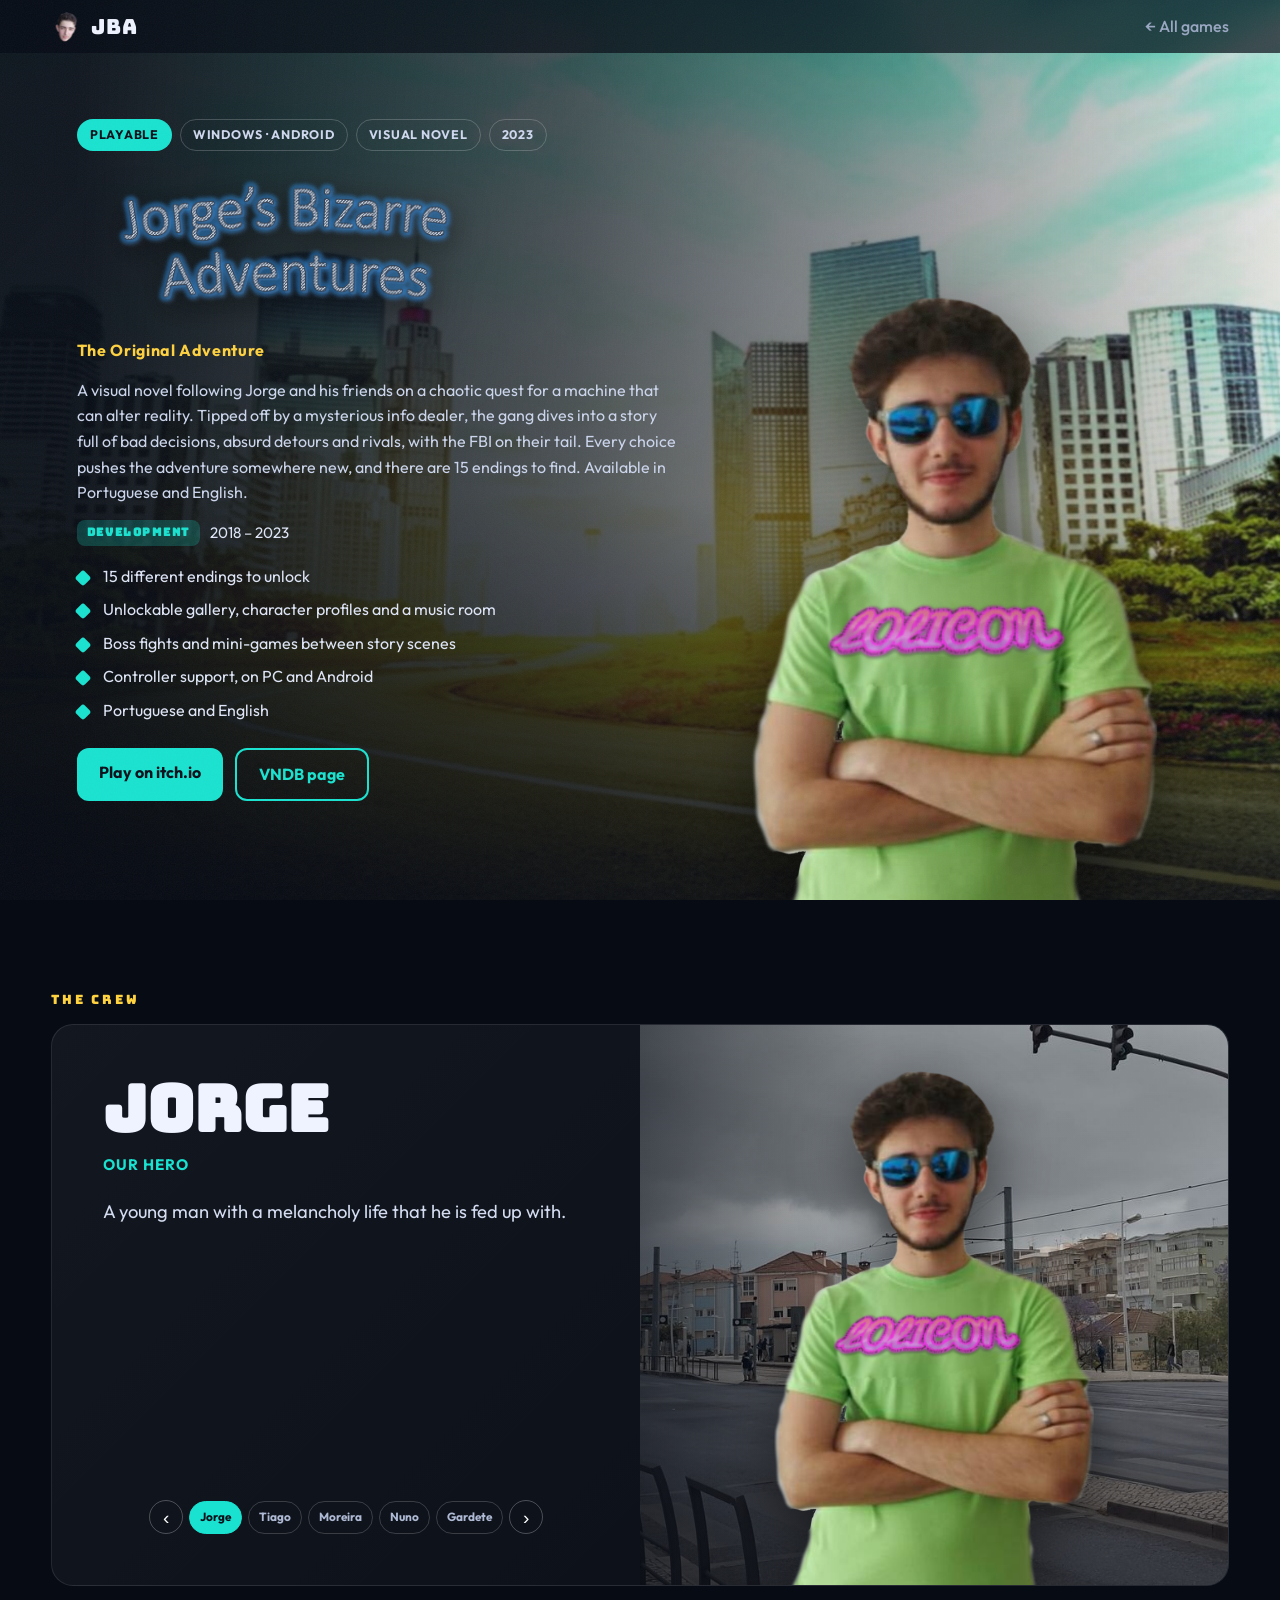
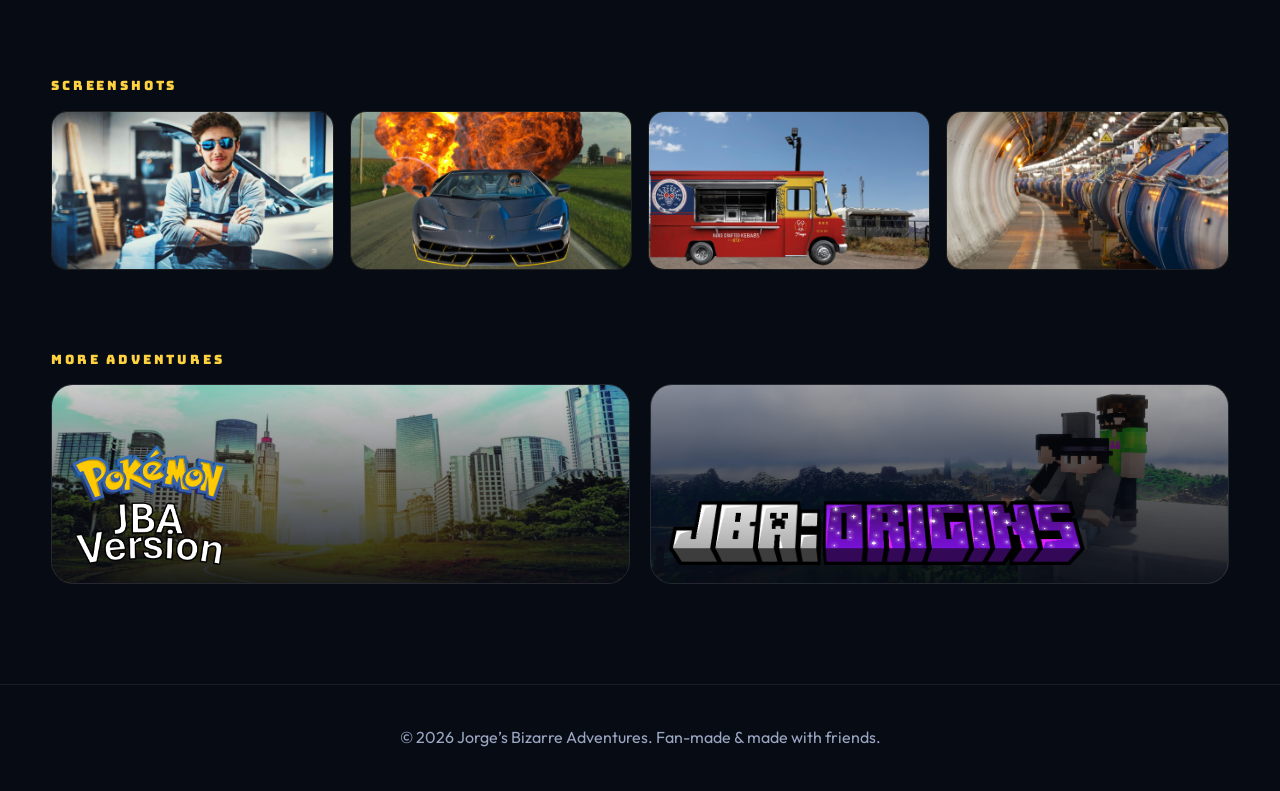
==== game.html @ 4e7bb472 "Imported project" ====
<!DOCTYPE html>
<html lang="en">
<head>
<meta charset="utf-8">
<meta name="viewport" content="width=device-width, initial-scale=1">
<title>JBA — Game</title>
<link rel="icon" href="assets/jba/window_icon.png">
<link rel="preconnect" href="https://fonts.googleapis.com">
<link rel="preconnect" href="https://fonts.gstatic.com" crossorigin>
<link href="https://fonts.googleapis.com/css2?family=Bungee&family=Outfit:wght@400;500;700&display=swap" rel="stylesheet">
<link rel="stylesheet" href="styles.css">
</head>
<body>
<div class="noise" aria-hidden="true"></div>
<div class="glow" aria-hidden="true"></div>
<header class="nav solid" id="nav">
  <a href="index.html" class="brand"><img src="assets/jba/window_icon.png" alt="" width="28" height="28"><span>JBA</span></a>
  <nav><a href="index.html#games">← All games</a></nav>
</header>
<main id="game"></main>
<footer class="footer"><p>© <span id="year"></span> Jorge’s Bizarre Adventures. Fan-made &amp; made with friends.</p></footer>
<script src="data.js"></script>
<script src="game.js"></script>
</body>
</html>
---- styles.css ----
:root{
  --a:#19e3d0; --b:#ffd23f; --ink:#06262b;
  --bg:#070b14; --bg2:#0c1220; --text:#eef3ff; --muted:#9aa7c2;
  --radius:22px;
  --display:"Bungee","Impact",system-ui,sans-serif;
  --body:"Outfit",system-ui,-apple-system,"Segoe UI",sans-serif;
  --ease:cubic-bezier(.2,.8,.2,1);
}
*{box-sizing:border-box;margin:0;padding:0}
html{scroll-behavior:smooth}
body{background:var(--bg);color:var(--text);font-family:var(--body);line-height:1.6;overflow-x:hidden;-webkit-font-smoothing:antialiased}
img{max-width:100%;display:block}
a{color:inherit;text-decoration:none}
.wrap{width:min(1180px,92vw);margin:0 auto}

/* page-wide atmosphere that follows the selected game */
.noise{position:fixed;inset:0;pointer-events:none;z-index:50;opacity:.05;
  background-image:url("data:image/svg+xml;utf8,<svg xmlns='http://www.w3.org/2000/svg' width='160' height='160'><filter id='n'><feTurbulence type='fractalNoise' baseFrequency='.9' numOctaves='2'/></filter><rect width='100%' height='100%' filter='url(%23n)'/></svg>")}
.glow{position:fixed;inset:0;pointer-events:none;z-index:0;transition:background .8s var(--ease);
  background:radial-gradient(60vw 50vh at 85% 10%,color-mix(in srgb,var(--a) 22%,transparent),transparent 70%),
             radial-gradient(50vw 45vh at 5% 90%,color-mix(in srgb,var(--b) 14%,transparent),transparent 70%)}
main,.footer{position:relative;z-index:1}

/* NAV */
.nav{position:fixed;top:0;left:0;right:0;z-index:40;display:flex;justify-content:space-between;align-items:center;
  padding:14px 4vw;transition:background .3s,backdrop-filter .3s,padding .3s}
.nav.solid{background:rgba(7,11,20,.7);backdrop-filter:blur(14px);padding-block:10px}
.brand{display:flex;align-items:center;gap:10px;font-family:var(--display);font-size:1.3rem;letter-spacing:.04em}
.nav nav{display:flex;gap:26px}
.nav nav a{font-weight:500;color:var(--muted);transition:color .2s}
.nav nav a:hover{color:var(--text)}

/* HERO */
.hero{position:relative;min-height:100svh;display:grid;align-items:center;padding:120px 6vw 80px;overflow:hidden;isolation:isolate}
.hero-bg{position:absolute;inset:-6%;z-index:-3;background:url("assets/jba/game_menu.jpg") center/cover;transform:translate3d(0,0,0) scale(1.05);will-change:transform}
.hero-shade{position:absolute;inset:0;z-index:-2;
  background:linear-gradient(90deg,rgba(7,11,20,.92) 8%,rgba(7,11,20,.55) 50%,rgba(7,11,20,.15)),
             linear-gradient(0deg,var(--bg) 0%,transparent 35%)}
.hero-jorge{position:absolute;right:6vw;bottom:0;height:min(82vh,760px);width:auto;z-index:-1;
  filter:drop-shadow(0 30px 50px rgba(0,0,0,.5));transition:transform .2s ease-out;will-change:transform}
.hero-copy{max-width:720px}
.eyebrow{font-family:var(--display);font-size:.8rem;letter-spacing:.22em;text-transform:uppercase;color:var(--b);margin-bottom:14px}
h1{font-family:var(--display);font-size:clamp(2.6rem,7.4vw,6rem);line-height:1;letter-spacing:.01em;
  background:linear-gradient(180deg,#fff,color-mix(in srgb,var(--a) 70%,#fff));-webkit-background-clip:text;background-clip:text;color:transparent;
  filter:drop-shadow(0 6px 0 color-mix(in srgb,var(--a) 40%,#000))}
.lede{font-size:clamp(1.05rem,1.6vw,1.3rem);color:#d5def2;margin:22px 0 34px;max-width:52ch}
.cta{display:flex;gap:14px;flex-wrap:wrap}
.btn{display:inline-block;padding:14px 26px;border-radius:999px;font-weight:700;transition:transform .25s var(--ease),box-shadow .25s,background .25s}
.btn.primary{background:var(--a);color:var(--ink);box-shadow:0 10px 30px -8px var(--a)}
.btn.primary:hover{transform:translateY(-3px) scale(1.03)}
.btn.ghost{border:2px solid rgba(255,255,255,.25)}
.btn.ghost:hover{border-color:var(--b);color:var(--b);transform:translateY(-3px)}
.scroll-cue{position:absolute;left:50%;bottom:26px;width:26px;height:42px;border:2px solid rgba(255,255,255,.4);border-radius:14px;transform:translateX(-50%)}
.scroll-cue span{position:absolute;left:50%;top:8px;width:4px;height:8px;border-radius:2px;background:#fff;transform:translateX(-50%);animation:cue 1.6s infinite}
@keyframes cue{0%{opacity:0;transform:translate(-50%,0)}30%{opacity:1}100%{opacity:0;transform:translate(-50%,14px)}}

/* reality-glitch: periodic RGB-split on the title */
.glitch{position:relative}
.glitch::before,.glitch::after{content:attr(data-text);position:absolute;inset:0;background:inherit;-webkit-background-clip:text;background-clip:text;color:transparent;filter:none;opacity:0;pointer-events:none}
.glitch::before{text-shadow:none;-webkit-text-fill-color:var(--b);transform:translate(-4px,0);clip-path:inset(0 0 55% 0)}
.glitch::after{-webkit-text-fill-color:var(--a);transform:translate(4px,0);clip-path:inset(55% 0 0 0)}
.glitch.warp::before,.glitch.warp::after{opacity:.9;animation:warp .45s steps(2) 1}
@keyframes warp{0%{transform:translate(-8px,-2px)}25%{transform:translate(6px,3px)}50%{transform:translate(-5px,1px)}75%{transform:translate(8px,-3px)}100%{transform:translate(0,0)}}

/* SECTIONS */
.section{padding:clamp(70px,11vw,140px) 0}
.section.alt{background:linear-gradient(180deg,transparent,rgba(12,18,32,.85),transparent)}
h2{font-family:var(--display);font-size:clamp(1.9rem,4.4vw,3.4rem);line-height:1.1;margin-bottom:46px}
h2 em{font-style:normal;color:var(--a);transition:color .6s}

/* reveal on scroll */
.rv{opacity:0;transform:translateY(34px);transition:opacity .8s var(--ease),transform .8s var(--ease)}
.rv.in{opacity:1;transform:none}

/* GAME STAGE */
.stage{display:grid;grid-template-columns:1.25fr 1fr;gap:0;border-radius:var(--radius);overflow:hidden;
  background:linear-gradient(135deg,rgba(255,255,255,.06),rgba(255,255,255,.02));border:1px solid rgba(255,255,255,.1);
  box-shadow:0 40px 90px -30px color-mix(in srgb,var(--a) 45%,#000);transition:box-shadow .8s}
.stage-art{position:relative;min-height:480px;overflow:hidden;isolation:isolate;background:#000}
.art-bg{position:absolute;inset:-4%;background-size:cover;background-position:center;z-index:-2;transition:opacity .5s,transform 1.2s var(--ease)}
.stage:hover .art-bg{transform:scale(1.05)}
.art-shade{position:absolute;inset:0;z-index:-1;background:linear-gradient(90deg,rgba(0,0,0,.1),rgba(7,11,20,.7)),linear-gradient(0deg,rgba(0,0,0,.5),transparent 50%)}
.art-logo{position:absolute;left:6%;top:8%;width:min(58%,360px);filter:drop-shadow(0 8px 20px rgba(0,0,0,.55))}
.art-char{position:absolute;right:4%;bottom:0;height:86%;width:auto;max-width:48%;object-fit:contain;filter:drop-shadow(0 18px 30px rgba(0,0,0,.55))}
.swap{animation:swap .7s var(--ease)}
@keyframes swap{0%{opacity:0;transform:translateY(24px) scale(.96);filter:blur(8px)}100%{opacity:1;transform:none;filter:none}}

.stage-info{padding:clamp(26px,4vw,48px);display:flex;flex-direction:column;justify-content:center;gap:14px}
.chips{display:flex;flex-wrap:wrap;gap:8px}
.chip{font-size:.78rem;font-weight:700;letter-spacing:.06em;text-transform:uppercase;padding:5px 12px;border-radius:999px;border:1px solid rgba(255,255,255,.2);color:#cfd8ee}
.chip.status{background:var(--a);color:var(--ink);border-color:transparent}
.stage-info h3{font-family:var(--display);font-size:clamp(1.7rem,3vw,2.5rem);line-height:1.1}
.sub{color:var(--b);font-weight:700;letter-spacing:.04em}
.desc{color:#cbd5ec}
.feat{list-style:none;display:grid;gap:8px;margin-top:4px}
.feat li{position:relative;padding-left:26px;color:#dfe6f7}
.feat li::before{content:"";position:absolute;left:0;top:.5em;width:12px;height:12px;border-radius:3px;background:var(--a);transform:rotate(45deg)}
.links{display:flex;gap:12px;flex-wrap:wrap;margin-top:10px}
.links a{padding:12px 22px;border-radius:12px;font-weight:700;background:var(--a);color:var(--ink);transition:transform .2s var(--ease)}
.links a:hover{transform:translateY(-3px)}
.stage-info .anim{animation:fadeUp .6s var(--ease) both}
@keyframes fadeUp{from{opacity:0;transform:translateY(14px)}to{opacity:1;transform:none}}

/* PICKER */
.picker{display:grid;grid-template-columns:repeat(3,1fr);gap:16px;margin-top:22px}
.pick{position:relative;display:flex;align-items:center;gap:14px;padding:16px;border-radius:18px;text-align:left;cursor:pointer;color:inherit;font:inherit;
  background:rgba(255,255,255,.04);border:1px solid rgba(255,255,255,.1);overflow:hidden;transition:transform .3s var(--ease),border-color .3s,background .3s}
.pick:hover{transform:translateY(-4px)}
.pick img{width:54px;height:54px;border-radius:14px;object-fit:cover;background:#fff2}
.pick .n{font-family:var(--display);font-size:.8rem;color:var(--pa)}
.pick strong{display:block;line-height:1.2}
.pick small{color:var(--muted)}
.pick.active{border-color:var(--pa);background:color-mix(in srgb,var(--pa) 14%,transparent)}
.pick .bar{position:absolute;left:0;bottom:0;height:3px;width:0;background:var(--pa)}
.pick.active .bar{animation:fill var(--auto,9s) linear forwards}
@keyframes fill{to{width:100%}}

/* STORY */
.about{max-width:62ch;font-size:1.2rem;color:#d3dcf0;margin:-20px 0 54px}
.timeline{list-style:none;display:grid;grid-template-columns:repeat(3,1fr);gap:20px;position:relative}
.timeline li{position:relative;padding:28px;border-radius:var(--radius);background:rgba(255,255,255,.05);border:1px solid rgba(255,255,255,.1);transition:transform .35s var(--ease),border-color .35s}
.timeline li:hover{transform:translateY(-8px) rotate(-.6deg);border-color:var(--a)}
.timeline .tag{font-family:var(--display);font-size:.75rem;letter-spacing:.18em;color:var(--b)}
.timeline h4{font-family:var(--display);font-size:1.4rem;margin:10px 0}
.timeline p{color:#c4cee6}

/* CAST */
.cast{display:grid;grid-template-columns:repeat(3,1fr);gap:22px}
.card{position:relative;height:430px;border-radius:var(--radius);overflow:hidden;display:flex;align-items:flex-end;justify-content:center;
  background:linear-gradient(160deg,color-mix(in srgb,var(--a) 28%,#0c1220),#0c1220 70%);border:1px solid rgba(255,255,255,.1);transition:transform .15s ease-out,box-shadow .3s,opacity .8s var(--ease);transform-style:preserve-3d;will-change:transform}
.card:hover{box-shadow:0 30px 60px -25px var(--a)}
.card img{position:absolute;bottom:0;height:88%;width:auto;max-width:88%;object-fit:contain;filter:drop-shadow(0 18px 24px rgba(0,0,0,.5));transition:transform .4s var(--ease)}
.card:hover img{transform:scale(1.06) translateY(-6px)}
.card figcaption{position:relative;align-self:flex-start;margin:18px;padding:8px 14px;border-radius:12px;background:rgba(7,11,20,.7);backdrop-filter:blur(8px)}
.card figcaption b{display:block;font-family:var(--display)}
.card figcaption span{color:var(--muted);font-size:.9rem}

.footer{padding:40px 4vw;text-align:center;color:var(--muted);border-top:1px solid rgba(255,255,255,.08)}

/* RESPONSIVE */
@media (max-width:900px){
  .stage{grid-template-columns:1fr}
  .stage-art{min-height:340px}
  .picker,.timeline,.cast{grid-template-columns:1fr}
  .card{height:360px}
  .hero-jorge{opacity:.35;right:-10vw}
  .hero-shade{background:linear-gradient(0deg,var(--bg) 4%,rgba(7,11,20,.6))}
}
@media (max-width:560px){.nav nav{gap:16px}}
@media (prefers-reduced-motion:reduce){
  *,*::before,*::after{animation:none!important;transition:none!important}
  html{scroll-behavior:auto}.rv{opacity:1;transform:none}
}

/* ===== STACKED GAME PANELS ===== */
.stack{position:relative}
.panel{position:relative;min-height:100svh;overflow:hidden;isolation:isolate;display:flex;align-items:center;
  padding:100px 6vw 80px;background:#000}
.panel-bg{position:absolute;inset:-5%;z-index:-3;background-size:cover;background-position:center;will-change:transform}
.panel-shade{position:absolute;inset:0;z-index:-2;
  background:linear-gradient(90deg,rgba(7,11,20,.95) 6%,rgba(7,11,20,.7) 45%,rgba(7,11,20,.1)),
             linear-gradient(0deg,rgba(7,11,20,.8),transparent 45%),
             linear-gradient(135deg,color-mix(in srgb,var(--pa) 25%,transparent),transparent 55%)}
.panel-num{position:absolute;right:4vw;top:90px;z-index:-1;font-family:var(--display);font-size:clamp(7rem,22vw,20rem);line-height:1;
  color:transparent;-webkit-text-stroke:2px color-mix(in srgb,var(--pa) 55%,transparent);opacity:.55;pointer-events:none}
.panel-char{position:absolute;right:7vw;bottom:0;height:min(78vh,720px);width:auto;max-width:42vw;object-fit:contain;z-index:-1;
  filter:drop-shadow(0 25px 40px rgba(0,0,0,.6));transition:transform .25s ease-out}
.panel-copy{max-width:600px;display:flex;flex-direction:column;gap:14px}
.panel-logo{width:min(77%,418px);max-height:165px;object-fit:contain;object-position:left;filter:drop-shadow(0 8px 18px rgba(0,0,0,.6));margin-bottom:4px}
.panel h3{font-family:var(--display);font-size:clamp(1.9rem,3.8vw,3.2rem);line-height:1.05}
.panel .chip.status{background:var(--pa);color:#0b0f1a}
.panel .sub{color:var(--pb)}
.panel .feat li::before{background:var(--pa)}
.panel .links a{background:var(--pa);color:#0b0f1a}
.panel-copy>*{opacity:0;transform:translateY(22px);transition:opacity .7s var(--ease),transform .7s var(--ease)}
.panel.live .panel-copy>*{opacity:1;transform:none}
.panel.live .panel-copy>*:nth-child(2){transition-delay:.06s}.panel.live .panel-copy>*:nth-child(3){transition-delay:.12s}
.panel.live .panel-copy>*:nth-child(4){transition-delay:.18s}.panel.live .panel-copy>*:nth-child(5){transition-delay:.24s}
.panel.live .panel-copy>*:nth-child(6){transition-delay:.3s}.panel.live .panel-copy>*:nth-child(7){transition-delay:.36s}
.panel-char{opacity:0;transform:translateX(60px)}
.panel.live .panel-char{opacity:1;transform:none;transition:opacity .9s var(--ease) .15s,transform .9s var(--ease) .15s}

/* side progress dots */
.dots{position:fixed;right:22px;top:50%;transform:translateY(-50%);z-index:45;display:flex;flex-direction:column;gap:14px;
  opacity:0;pointer-events:none;transition:opacity .4s}
.dots.show{opacity:1;pointer-events:auto}
.dots a{width:12px;height:12px;border-radius:50%;border:2px solid rgba(255,255,255,.6);transition:all .3s var(--ease)}
.dots a{padding:0}.dots a:hover{border-color:var(--pa);transform:scale(1.3)}
.dots a.on{background:var(--pa);border-color:var(--pa);transform:scale(1.5);box-shadow:0 0 14px var(--pa)}

@media (max-width:900px){
  .panel{position:relative;height:auto;min-height:100svh;border-radius:0;padding:110px 6vw 40px;align-items:flex-start}
  .panel-char{opacity:.35;right:-8vw;max-width:70vw;height:60vh}
  .panel-shade{background:linear-gradient(0deg,rgba(7,11,20,.92) 20%,rgba(7,11,20,.55))}
  .dots{right:10px}
}

/* ===== GAME PAGE ===== */
.panel.solo{position:relative;border-radius:0;box-shadow:none}
.panel.solo .panel-char{opacity:1;transform:none}
.more{padding:80px 0 100px}
.more-grid{display:grid;grid-template-columns:repeat(auto-fit,minmax(280px,1fr));gap:20px}
.more-card{position:relative;height:200px;border-radius:var(--radius);overflow:hidden;display:flex;flex-direction:column;align-items:flex-start;justify-content:flex-end;gap:8px;padding:18px;isolation:isolate;
  border:1px solid rgba(255,255,255,.12);transition:transform .35s var(--ease),border-color .3s}
.more-card:hover{transform:translateY(-6px);border-color:var(--pa)}
.mc-bg{position:absolute;inset:0;z-index:-2;background-size:cover;background-position:center;transition:transform .6s var(--ease)}
.more-card:hover .mc-bg{transform:scale(1.08)}
.more-card::after{content:"";position:absolute;inset:0;z-index:-1;background:linear-gradient(0deg,rgba(7,11,20,.9),rgba(7,11,20,.2))}
.more-card img{max-height:66px;max-width:77%;object-fit:contain;object-position:left}
.more-card span{font-family:var(--display);font-size:.85rem;color:var(--pa)}

/* ===== RIGHT-ALIGNED PANEL (text right, Jorge left) ===== */
.panel.right{justify-content:flex-end}
.panel.right .panel-shade{background:linear-gradient(270deg,rgba(7,11,20,.95) 6%,rgba(7,11,20,.7) 45%,rgba(7,11,20,.1)),
  linear-gradient(0deg,rgba(7,11,20,.8),transparent 45%),linear-gradient(225deg,color-mix(in srgb,var(--pa) 25%,transparent),transparent 55%)}
.panel.right .panel-copy{align-items:flex-end;text-align:right}
.panel.right .chips,.panel.right .links{justify-content:flex-end}
.panel.right .panel-logo{object-position:right}
.panel.right .feat li{padding-left:0;padding-right:26px}
.panel.right .feat li::before{left:auto;right:0}
.panel.right .panel-num{right:auto;left:4vw}
.panel.right .panel-char{right:auto;left:7vw;transform:translateX(-60px)}
.panel.right.live .panel-char{transform:none}
@media (max-width:900px){.panel.right .panel-copy{align-items:flex-start;text-align:left}.panel.right .panel-char{left:-8vw}
  .panel.right .chips,.panel.right .links{justify-content:flex-start}.panel.right .feat li{padding:0 0 0 26px}.panel.right .feat li::before{left:0;right:auto}}

/* ground the characters: let the cut-off legs bleed past the panel edge */
.panel-char{bottom:-7vh!important}

.panel-num{display:none}

/* ===== SCREENSHOTS + LIGHTBOX ===== */
.links a.alt{background:transparent;color:var(--pa,var(--a));border:2px solid var(--pa,var(--a))}
.shots{padding:90px 0 0}
.shots-grid{display:grid;grid-template-columns:repeat(auto-fill,minmax(250px,1fr));gap:16px}
.shot{position:relative;aspect-ratio:16/9;border:1px solid rgba(255,255,255,.12);border-radius:16px;overflow:hidden;cursor:zoom-in;padding:0;background:#000;color:inherit;font:inherit;transition:transform .3s var(--ease),border-color .3s}
.shot:hover{transform:translateY(-5px);border-color:var(--pa)}
.shot img{width:100%;height:100%;object-fit:cover;transition:transform .5s var(--ease)}
.shot:hover img{transform:scale(1.07)}
.shot span{position:absolute;left:0;right:0;bottom:0;padding:26px 14px 10px;font-size:.88rem;font-weight:500;text-align:left;background:linear-gradient(0deg,rgba(0,0,0,.8),transparent)}
.lightbox{position:fixed;inset:0;z-index:100;display:none;align-items:center;justify-content:center;flex-direction:column;gap:12px;background:rgba(4,6,12,.92);padding:4vh 4vw}
.lightbox.open{display:flex}
.lightbox img{max-width:92vw;max-height:78vh;border-radius:12px;box-shadow:0 30px 80px rgba(0,0,0,.6)}
.lightbox p{color:#cfd8ee}
.lightbox button{position:absolute;background:rgba(255,255,255,.1);border:0;color:#fff;font-size:2rem;width:52px;height:52px;border-radius:50%;cursor:pointer;transition:background .2s}
.lightbox button:hover{background:var(--a)}
.lb-x{top:20px;right:20px}.lb-p{left:20px;top:50%}.lb-n{right:20px;top:50%}

/* lightbox: sliding strip (ignores the OS reduced-motion setting on purpose) */
.lightbox{padding:0;gap:0}
.lightbox.open{animation:lbFade .35s var(--ease)}
@keyframes lbFade{from{opacity:0}to{opacity:1}}
.lb-view{width:100%;height:100%;overflow:hidden}
.lb-track{display:flex;height:100%;transition:transform .65s cubic-bezier(.77,0,.18,1)}
.lb-slide{flex:0 0 100%;display:flex;align-items:center;justify-content:center;padding:6vh 8vw}
.lightbox img{max-width:100%;max-height:88vh;width:auto;height:auto;border-radius:12px;box-shadow:0 30px 80px rgba(0,0,0,.6)}
.lb-dots{position:absolute;bottom:22px;left:50%;transform:translateX(-50%);display:flex;gap:10px}
.lb-dots i{width:10px;height:10px;border-radius:50%;background:rgba(255,255,255,.35);cursor:pointer;transition:background .3s,transform .3s}
.lb-dots i.on{background:var(--a);transform:scale(1.4)}
@media (prefers-reduced-motion:reduce){
  .lightbox .lb-track{transition:transform .65s cubic-bezier(.77,0,.18,1)!important}
  .lightbox .lb-dots i{transition:background .3s,transform .3s!important}
}


.devline{display:inline-flex;align-items:center;gap:10px;font-size:.95rem;color:#dfe6f7}
.devline b{font-family:var(--display);font-size:.7rem;letter-spacing:.14em;text-transform:uppercase;padding:4px 10px;border-radius:8px;background:color-mix(in srgb,var(--pa) 22%,transparent);color:var(--pa)}
.panel.right .devline{align-self:flex-end}

/* ===== CREW SHOWCASE ===== */
.crew{padding:90px 0 0}
.cs{display:grid;grid-template-columns:1fr 1fr;gap:0;border-radius:var(--radius);overflow:hidden;border:1px solid rgba(255,255,255,.1);
  background:linear-gradient(135deg,rgba(255,255,255,.05),rgba(255,255,255,.015))}
.cs-text{display:flex;flex-direction:column;justify-content:space-between;padding:clamp(24px,4vw,52px);min-width:0}
.cs-view{overflow:hidden;width:100%}
.cs-track{display:flex;transition:transform .7s cubic-bezier(.77,0,.18,1)}
.cs-slide{flex:0 0 100%;min-width:0}
.cs-text .cs-slide{display:flex;flex-direction:column;gap:12px;padding-right:12px}
.cs-count{font-family:var(--display);font-size:.8rem;letter-spacing:.2em;color:var(--pa)}
.cs-text h3{font-family:var(--display);font-size:clamp(2.4rem,5vw,4.2rem);line-height:1}
.cs-text em{font-style:normal;font-weight:700;letter-spacing:.06em;text-transform:uppercase;color:var(--pa);font-size:.95rem}
.cs-text p{font-size:1.15rem;color:#d3dcf0;max-width:42ch;margin-top:8px}
.cs-nav{display:flex;align-items:center;gap:12px;margin-top:34px;flex-wrap:wrap}
.cs-arrow{width:46px;height:46px;border-radius:50%;border:2px solid rgba(255,255,255,.25);background:none;color:#fff;font-size:1.6rem;line-height:1;cursor:pointer;transition:all .25s var(--ease)}
.cs-arrow:hover{background:var(--pa);border-color:var(--pa);color:#0b0f1a}
.cs-tabs{display:flex;gap:8px;flex-wrap:wrap}
.cs-tab{font:inherit;font-weight:700;font-size:.9rem;padding:9px 16px;border-radius:999px;border:1px solid rgba(255,255,255,.18);background:none;color:#aeb9d4;cursor:pointer;transition:all .3s var(--ease)}
.cs-tab:hover{color:#fff;border-color:var(--pa)}
.cs-tab.on{background:var(--pa);border-color:var(--pa);color:#0b0f1a}
.cs-stage{position:relative;min-height:560px;overflow:hidden;
  background:radial-gradient(70% 60% at 50% 85%,color-mix(in srgb,var(--pa) 38%,transparent),transparent 70%),linear-gradient(170deg,color-mix(in srgb,var(--pa) 18%,#0c1220),#080c18)}
.cs-stage .cs-view,.cs-stage .cs-track{height:100%;position:absolute;inset:0}
.cs-stage .cs-slide{position:relative;display:flex;align-items:flex-end;justify-content:center}
.cs-stage img{height:94%;max-width:92%;width:auto;object-fit:contain;object-position:bottom;margin-bottom:-2%;filter:drop-shadow(0 20px 30px rgba(0,0,0,.55))}
@media (prefers-reduced-motion:reduce){.cs-track{transition:transform .7s cubic-bezier(.77,0,.18,1)!important}.cs-tab,.cs-arrow{transition:all .25s!important}}
@media (max-width:860px){.cs{grid-template-columns:1fr}.cs-stage{min-height:440px;order:-1}}

/* crew: compact nav, no peeking text */
.cs-nav{gap:8px;margin-top:28px;flex-wrap:nowrap}
.cs-arrow{width:34px;height:34px;flex:none;font-size:1.2rem;border-width:1.5px}
.cs-tabs{gap:6px;flex-wrap:wrap}
.cs-tab{font-size:.78rem;padding:6px 12px}
.cs-text .cs-slide{opacity:0;transition:opacity .45s var(--ease)}
.cs-text .cs-slide.on{opacity:1}
.cs-text .cs-view{clip-path:inset(0)}
@media (prefers-reduced-motion:reduce){.cs-text .cs-slide{transition:opacity .45s!important}}

/* crew: per-character backgrounds */
.cs-stage .cs-slide{background-size:cover;background-position:center}
.cs-stage .cs-slide::before{content:"";position:absolute;inset:0;
  background:linear-gradient(0deg,rgba(7,11,20,.55),rgba(7,11,20,.05) 55%),linear-gradient(90deg,rgba(7,11,20,.5),transparent 40%)}
.cs-stage .cs-slide img{position:relative;z-index:1}

/* chips row can run wider than the text column */
.panel-copy .chips{width:max-content;max-width:min(860px,88vw)}
@media (max-width:900px){.panel-copy .chips{width:auto;max-width:100%}}

.brand img{width:30px;height:30px;object-fit:contain;border-radius:8px}

/* crew: pixel-art overworld sprites (4-frame walk cycle) */
.sprite{--s:9;position:relative;z-index:1;width:calc(var(--s) * 32px);height:calc(var(--s) * 48px);margin-bottom:9%;
  background-repeat:no-repeat;background-size:calc(var(--s) * 128px) calc(var(--s) * 48px);image-rendering:pixelated;
  animation:spriteWalk .8s steps(4) infinite}
.sprite::after{content:"";position:absolute;left:12%;right:12%;bottom:-4%;height:7%;border-radius:50%;background:rgba(0,0,0,.35);filter:blur(3px);z-index:-1}
@keyframes spriteWalk{from{background-position-x:0}to{background-position-x:calc(var(--s) * -128px)}}
.cs-stage .cs-slide{background-size:cover}
@media (max-width:860px){.sprite{--s:7}}

/* crew: single-line nav, shadow tucked under the feet */
.cs-nav{flex-wrap:nowrap;gap:6px}
.cs-tabs{flex:1 1 auto;min-width:0;flex-wrap:nowrap;gap:4px;justify-content:space-between;overflow-x:auto;scrollbar-width:none}
.cs-tabs::-webkit-scrollbar{display:none}
.cs-tab{flex:none;white-space:nowrap;font-size:.74rem;padding:6px 10px}
.sprite::after{left:6%;right:6%;bottom:-3%;height:10%;filter:blur(2px)}

/* more adventures: first card's logo bigger */
.more-card[data-g="jba"] img{max-height:112px;max-width:85%}
.more-card[data-g="pokemon"] img{max-height:120px;max-width:85%}

/* full-body pixel skins: show the whole figure, crisp */
.cs-stage img.full{height:84%;margin-bottom:5%;image-rendering:pixelated}

/* crew tabs: grouped in the middle, growing outward as more names are added */
.cs-tabs{justify-content:flex-start;gap:6px}
.cs-tab:first-child{margin-left:auto}
.cs-tab:last-child{margin-right:auto}

/* crew nav: arrows hug the names, whole group centered */
.cs-nav{justify-content:center}
.cs-tabs{flex:0 1 auto;justify-content:flex-start}
.cs-tab:first-child{margin-left:0}
.cs-tab:last-child{margin-right:0}

/* What is JBA? video */
.video{position:relative;aspect-ratio:16/9;width:min(100%,960px);margin:0 0 14px;border-radius:var(--radius);overflow:hidden;background:#000;
  border:1px solid rgba(255,255,255,.12);box-shadow:0 40px 90px -35px var(--a)}
.video iframe{position:absolute;inset:0;width:100%;height:100%;border:0}
.video-link{margin:0 0 60px}
.video-link a{color:var(--b);font-weight:700}
.video-link a:hover{text-decoration:underline}

/* ===== SERIES TIMELINE ===== */
.tl-title{font-family:var(--display);font-size:1.4rem;margin:10px 0 34px}
.tl{list-style:none;position:relative;display:grid;grid-template-columns:repeat(3,1fr);gap:22px;padding-top:44px;margin-bottom:20px}
.tl::before{content:"";position:absolute;top:14px;left:calc(100% / 6);right:calc(100% / 6);height:4px;border-radius:4px;
  background:linear-gradient(90deg,#19e3d0,#ffcb05 50%,#a259ff)}
.tl-item{position:relative;display:flex;flex-direction:column}
.tl-dot{position:absolute;top:-44px;left:50%;width:22px;height:22px;margin-left:-11px;border-radius:50%;background:var(--pa);
  border:4px solid var(--bg);box-shadow:0 0 0 3px var(--pa),0 0 22px var(--pa);z-index:1}
.tl-card{position:relative;flex:1;display:flex;flex-direction:column;align-items:flex-start;gap:12px;padding:24px;border-radius:var(--radius);overflow:hidden;
  background:linear-gradient(160deg,color-mix(in srgb,var(--pa) 16%,#0e1424),#0b101d);border:1px solid rgba(255,255,255,.1);
  transition:transform .35s var(--ease),border-color .3s,box-shadow .35s}
.tl-card:hover{transform:translateY(-6px);border-color:var(--pa);box-shadow:0 26px 50px -26px var(--pa)}
.tl-card img{height:84px;max-width:80%;object-fit:contain;object-position:left}
.tl-card p{color:#cfd8ee;flex:1}
.tl-tag{font-size:.72rem;font-weight:700;letter-spacing:.07em;text-transform:uppercase;padding:4px 10px;border-radius:999px;background:var(--pa);color:#0b0f1a}
.tl-go{font-weight:700;color:var(--pa)}
/* flag marking where the original game ends (between the 2nd and 3rd node) */
.tl-flag{position:absolute;top:-30px;left:calc(100% * 2 / 3);transform:translateX(-50%);z-index:2;pointer-events:none}
.tl-flag::before{content:"";position:absolute;left:50%;top:24px;width:2px;height:22px;background:rgba(255,255,255,.7);transform:translateX(-50%)}
.tl-flag span{display:block;font-size:.72rem;font-weight:700;letter-spacing:.08em;text-transform:uppercase;white-space:nowrap;padding:4px 10px;border-radius:8px;background:#fff;color:#0b0f1a}
.tl-flag::after{content:"";position:absolute;left:50%;top:46px;width:12px;height:12px;border-radius:50%;background:#fff;transform:translateX(-50%);margin-top:-6px}
@media (max-width:900px){
  .tl{grid-template-columns:1fr;padding-top:0;padding-left:44px}
  .tl::before{top:10px;bottom:10px;left:13px;right:auto;width:4px;height:auto;background:linear-gradient(180deg,#19e3d0,#ffcb05 50%,#a259ff)}
  .tl-dot{top:26px;left:-44px;margin-left:0}
  .tl-flag{display:none}
}

/* video: centered, with a thumbnail fallback for local files */
.video{margin:0 auto 14px}
.video-link{text-align:center}
.video-poster{position:absolute;inset:0;display:block}
.video-poster img{width:100%;height:100%;object-fit:cover;transition:transform .5s var(--ease)}
.video-poster:hover img{transform:scale(1.04)}
.video-poster .play{position:absolute;left:50%;top:50%;width:84px;height:84px;margin:-42px 0 0 -42px;border-radius:50%;background:var(--a);box-shadow:0 10px 40px rgba(0,0,0,.5)}
.video-poster .play::after{content:"";position:absolute;left:50%;top:50%;margin:-14px 0 0 -9px;border-style:solid;border-width:14px 0 14px 24px;border-color:transparent transparent transparent #0b0f1a}

/* ===== TIMELINE: CENTER SPINE ===== */
.sp{list-style:none;position:relative;max-width:1000px;margin:0 auto 20px;padding:10px 0}
.sp::before{content:"";position:absolute;top:0;bottom:0;left:50%;width:4px;margin-left:-2px;border-radius:2px;background:linear-gradient(180deg,#19e3d0,#ffcb05 50%,#a259ff)}
.sp-item{position:relative;display:grid;grid-template-columns:1fr 64px 1fr;align-items:center;margin-bottom:34px}
.sp-side{grid-row:1}
.sp-item.left .sp-side{grid-column:1}
.sp-item.left .sp-empty{grid-column:3}
.sp-item.right .sp-side{grid-column:3}
.sp-item.right .sp-empty{grid-column:1}
.sp-link{grid-row:1;grid-column:2;height:3px;background:var(--pa);opacity:.7;align-self:center}
.sp-item.left .sp-link{margin-right:0}
.sp-dot{position:absolute;left:50%;top:50%;width:24px;height:24px;margin:-12px 0 0 -12px;box-sizing:border-box;border-radius:50%;background:var(--pa);
  border:4px solid var(--bg);box-shadow:0 0 0 3px var(--pa),0 0 20px var(--pa);z-index:1}
.sp-item.left .sp-link{width:calc(50% + 0px)}
/* the link only spans the centre column, so it joins card and spine */
.sp-flag{position:relative;display:flex;justify-content:center;margin:0 0 34px;height:30px;align-items:center}
.sp-flag::before{content:"";position:absolute;left:0;right:0;top:50%;height:2px;background:repeating-linear-gradient(90deg,rgba(255,255,255,.55) 0 10px,transparent 10px 18px)}
.sp-flag span{position:relative;font-size:.72rem;font-weight:700;letter-spacing:.08em;text-transform:uppercase;white-space:nowrap;padding:6px 14px;border-radius:8px;background:#fff;color:#0b0f1a}
.sp .tl-card{height:100%}
@media (max-width:860px){
  .sp::before{left:13px;margin-left:0}
  .sp-item{grid-template-columns:44px 1fr}
  .sp-item .sp-side,.sp-item.left .sp-side,.sp-item.right .sp-side{grid-column:2;grid-row:1}
  .sp-link,.sp-empty{display:none}
  .sp-dot{left:13px;top:36px;margin:-12px 0 0 -10px}
  .sp-flag{justify-content:flex-start;padding-left:44px}
  .sp-flag::before{left:44px}
}
.sp-item.left .sp-link{width:50%;justify-self:start}
.sp-item.right .sp-link{width:50%;justify-self:end}

/* buttons row can run wider than the text column */
.panel-copy .links{width:max-content;max-width:min(860px,88vw)}
@media (max-width:900px){.panel-copy .links{width:auto;max-width:100%}}
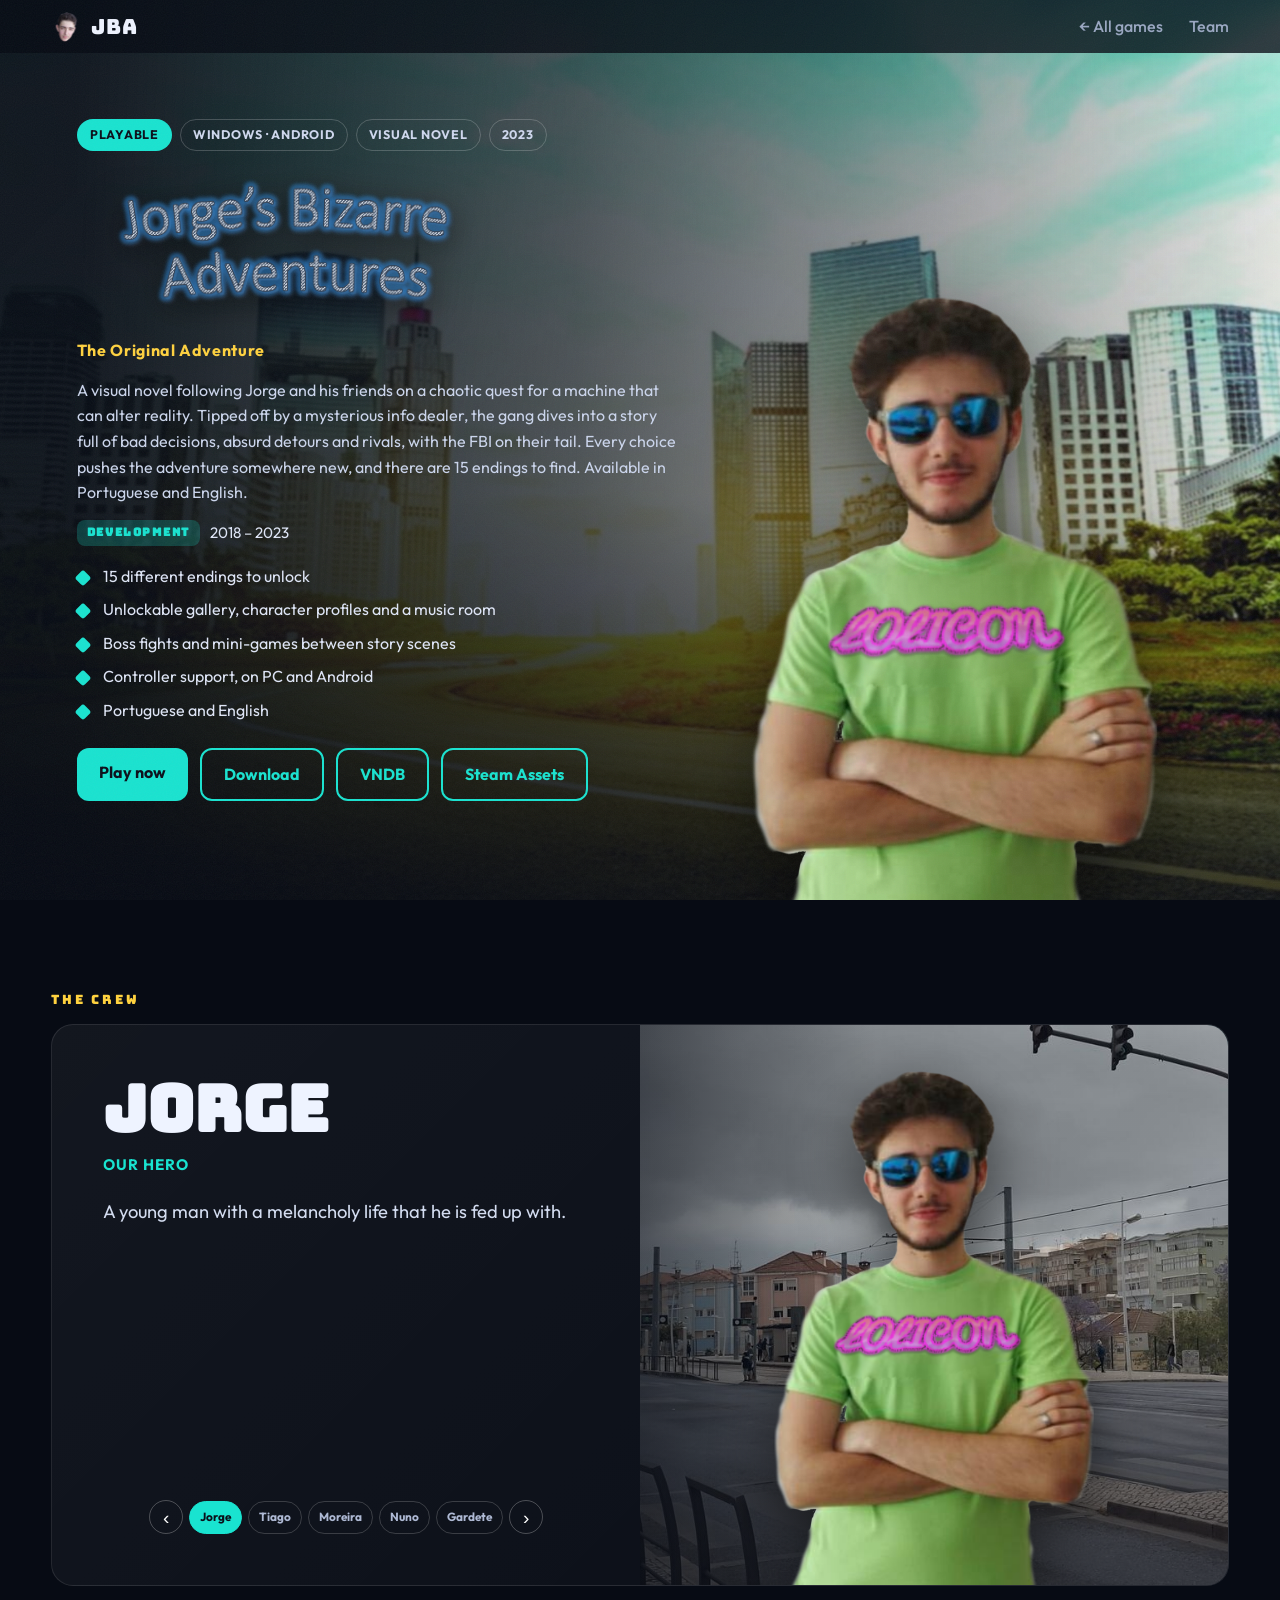
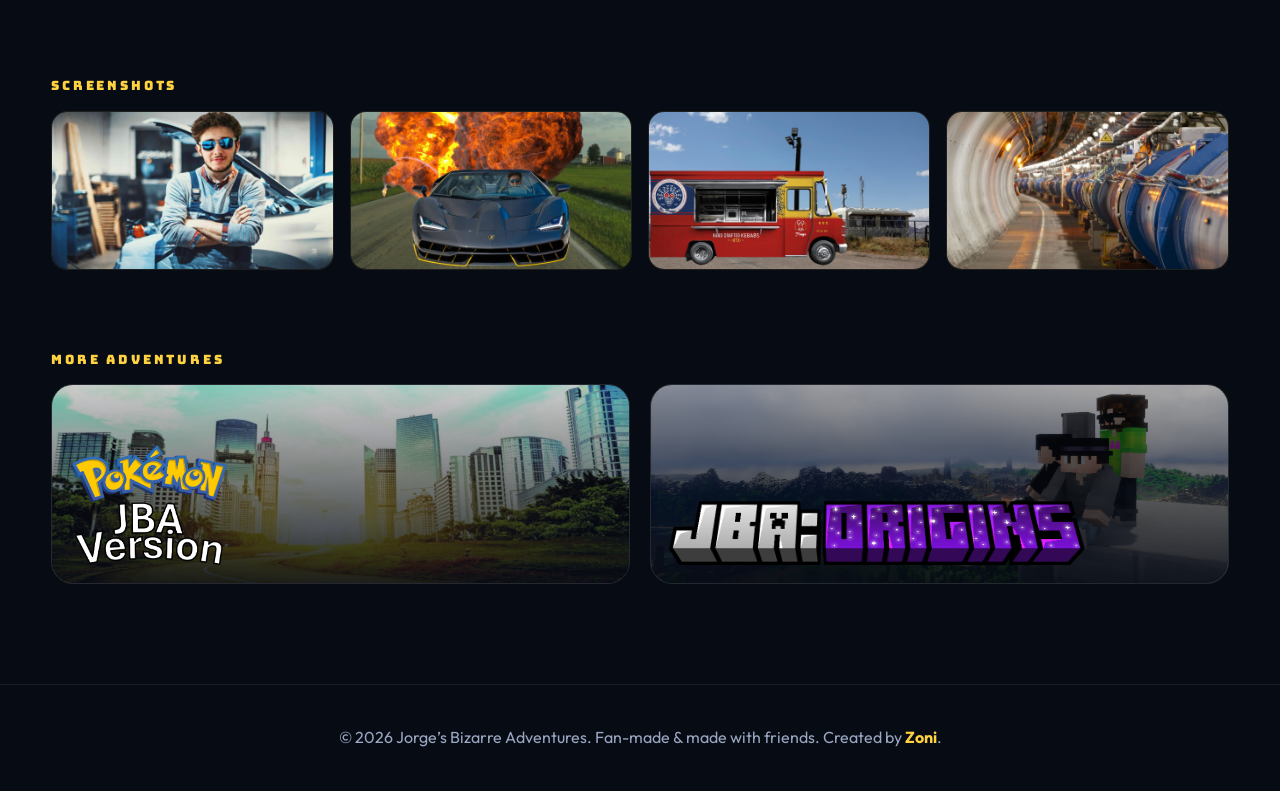
==== commit 112e7915: "added team section" ====
--- a/game.html
+++ b/game.html
@@ -3,7 +3,7 @@
 <head>
 <meta charset="utf-8">
 <meta name="viewport" content="width=device-width, initial-scale=1">
-<title>JBA — Game</title>
+<title>JBA</title>
 <link rel="icon" href="assets/jba/window_icon.png">
 <link rel="preconnect" href="https://fonts.googleapis.com">
 <link rel="preconnect" href="https://fonts.gstatic.com" crossorigin>
@@ -15,10 +15,10 @@
 <div class="glow" aria-hidden="true"></div>
 <header class="nav solid" id="nav">
   <a href="index.html" class="brand"><img src="assets/jba/window_icon.png" alt="" width="28" height="28"><span>JBA</span></a>
-  <nav><a href="index.html#games">← All games</a></nav>
+  <nav><a href="index.html#games">← All games</a><a href="index.html#creator">Team</a></nav>
 </header>
 <main id="game"></main>
-<footer class="footer"><p>© <span id="year"></span> Jorge’s Bizarre Adventures. Fan-made &amp; made with friends.</p></footer>
+<footer class="footer"><p>© <span id="year"></span> Jorge’s Bizarre Adventures. Fan-made &amp; made with friends. Created by <a href="https://zonig.carrd.co/" target="_blank" rel="noopener">Zoni</a>.</p></footer>
 <script src="data.js"></script>
 <script src="game.js"></script>
 </body>
--- a/styles.css
+++ b/styles.css
@@ -147,10 +147,7 @@
   .hero-shade{background:linear-gradient(0deg,var(--bg) 4%,rgba(7,11,20,.6))}
 }
 @media (max-width:560px){.nav nav{gap:16px}}
-@media (prefers-reduced-motion:reduce){
-  *,*::before,*::after{animation:none!important;transition:none!important}
-  html{scroll-behavior:auto}.rv{opacity:1;transform:none}
-}
+/* animations always play: the OS reduced-motion setting is intentionally ignored */
 
 /* ===== STACKED GAME PANELS ===== */
 .stack{position:relative}
@@ -312,7 +309,7 @@
 .cs-stage .cs-slide img{position:relative;z-index:1}
 
 /* chips row can run wider than the text column */
-.panel-copy .chips{width:max-content;max-width:min(860px,88vw)}
+.panel-copy .chips{width:max-content;max-width:min(1240px,92vw)}
 @media (max-width:900px){.panel-copy .chips{width:auto;max-width:100%}}
 
 .brand img{width:30px;height:30px;object-fit:contain;border-radius:8px}
@@ -428,5 +425,32 @@
 .sp-item.right .sp-link{width:50%;justify-self:end}
 
 /* buttons row can run wider than the text column */
-.panel-copy .links{width:max-content;max-width:min(860px,88vw)}
+.panel-copy .links{width:max-content;max-width:min(1240px,92vw)}
 @media (max-width:900px){.panel-copy .links{width:auto;max-width:100%}}
+
+/* timeline spine: first dot to last dot only */
+.sp::before{top:var(--sp-top,0)!important;bottom:var(--sp-bot,0)!important}
+@media (max-width:860px){.sp::before{margin-left:0}}
+/* game page video */
+.gvideo{padding-top:30px;padding-bottom:30px}
+.gvideo .video{margin:14px auto}
+
+/* sprite shadow sits behind the character: slide is its own stacking context, sprite is not */
+.cs-stage .cs-slide{isolation:isolate}
+.sprite{z-index:auto}
+
+/* header always has its background */
+.nav,.nav.solid{background:rgba(7,11,20,.78);backdrop-filter:blur(14px);padding-block:10px}
+/* creator card */
+.creator{display:flex;flex-direction:column;align-items:flex-start;gap:8px;max-width:560px;padding:30px 34px;border-radius:var(--radius);
+  background:linear-gradient(135deg,rgba(255,255,255,.07),rgba(255,255,255,.02));border:1px solid rgba(255,255,255,.12);transition:transform .3s var(--ease),border-color .3s}
+.creator:hover{transform:translateY(-4px);border-color:var(--b)}
+.creator-role{font-size:.8rem;font-weight:700;letter-spacing:.12em;text-transform:uppercase;color:var(--b)}
+.creator-name{font-size:2.2rem;line-height:1.1}
+.creator-sub{color:var(--muted)}
+.footer a{color:var(--b);font-weight:700}.footer a:hover{text-decoration:underline}
+.creator .tl-go{color:var(--b);margin-top:6px}
+
+.team{display:flex;flex-wrap:wrap;gap:22px;align-items:stretch}
+.team .creator{flex:1 1 300px}
+.team{justify-content:center}.team .creator{flex:0 1 480px}
